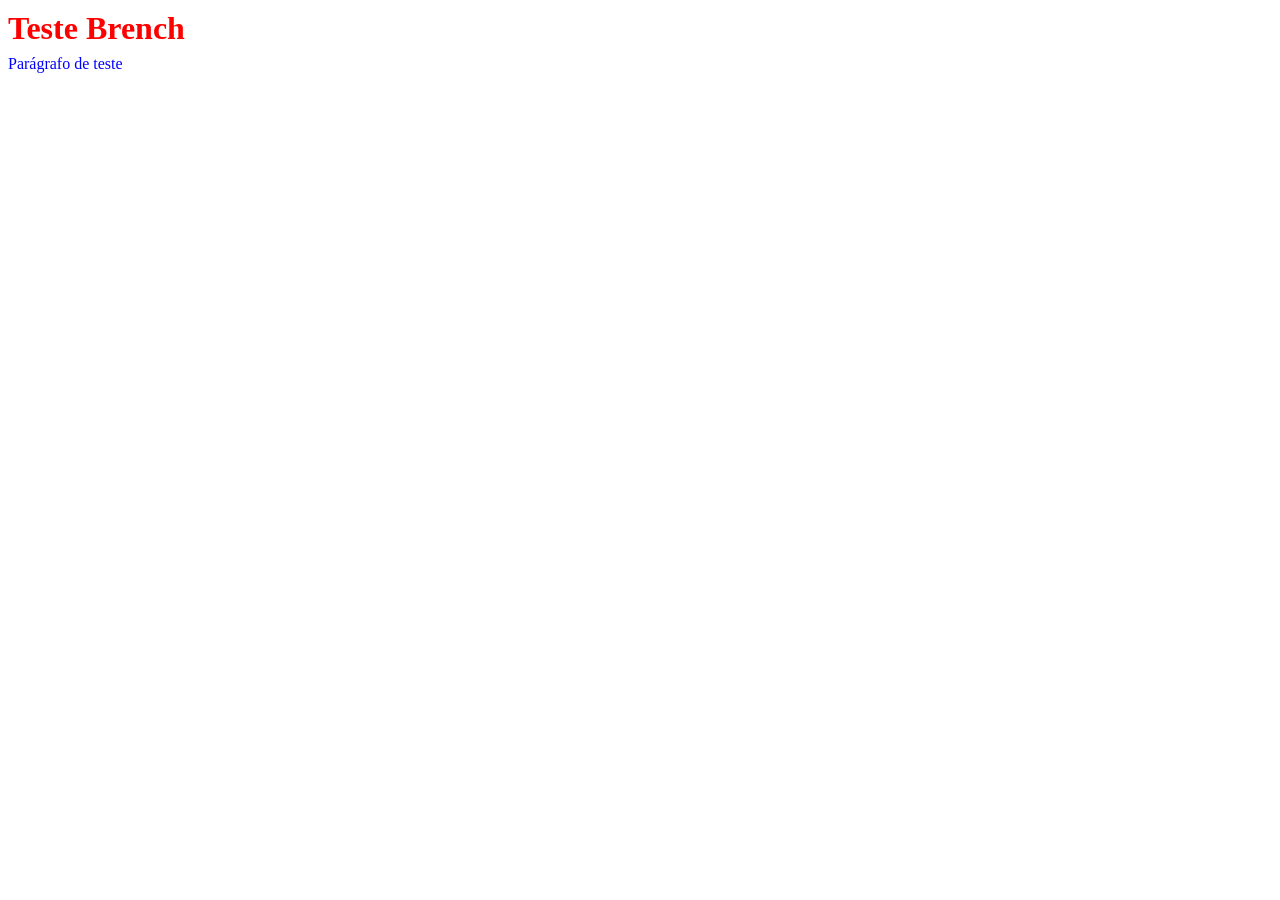
==== index.html @ efdf2f7a "ddd" ====
<!DOCTYPE html>
<html lang="en">
<head>
    <meta charset="UTF-8">
    <meta name="viewport" content="width=device-width, initial-scale=1.0">
    <title>teste brench</title>
    <link rel="stylesheet" href="vs.css">
</head>
<body>
    <h1>Teste Brench</h1>
    <p>Parágrafo de teste</p>

</body>
</html>
---- vs.css ----
h1{
    color: red;
    line-height: 14px;
}
p{
    color: blue;
    line-height: 14px;
}
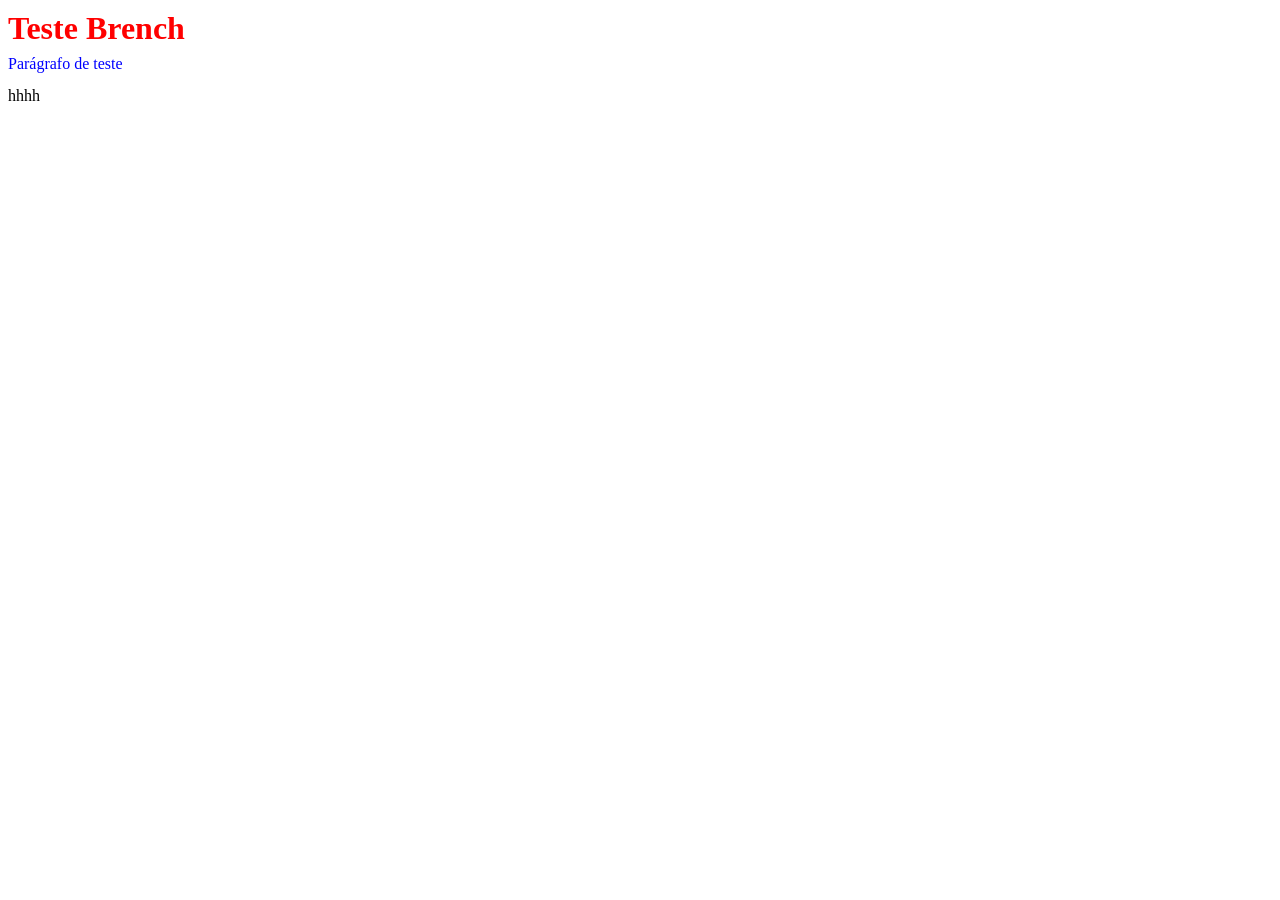
==== commit 3c34a168: "main3" ====
--- a/index.html
+++ b/index.html
@@ -9,6 +9,6 @@
 <body>
     <h1>Teste Brench</h1>
     <p>Parágrafo de teste</p>
-
+hhhh
 </body>
 </html>
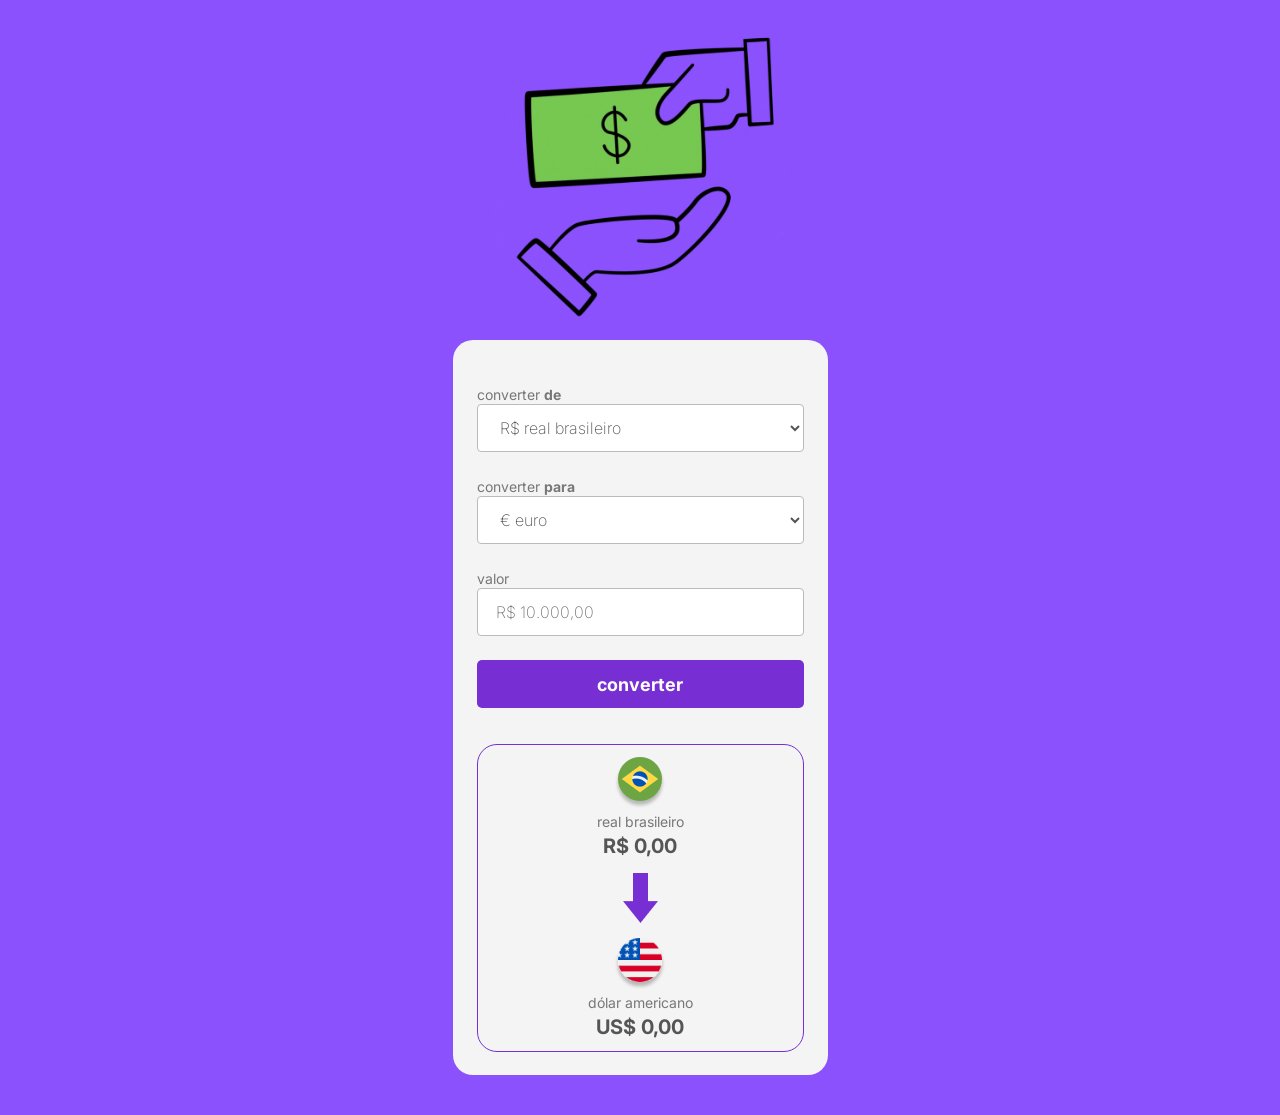
==== commit c1ae01d8: "salvando projeto" ====
--- a/index.html
+++ b/index.html
@@ -1,14 +1,70 @@
 <!DOCTYPE html>
-<html lang="en">
+<html lang="pt-br">
+
 <head>
     <meta charset="UTF-8">
     <meta name="viewport" content="width=device-width, initial-scale=1.0">
-    <title>teste brench</title>
+    <title>conversor de moedas</title>
     <link rel="stylesheet" href="vs.css">
+    <link rel="preconnect" href="https://fonts.googleapis.com">
+    <link rel="preconnect" href="https://fonts.gstatic.com" crossorigin>
+    <link
+        href="https://fonts.googleapis.com/css2?family=Inter:ital,opsz,wght@0,14..32,100..900;1,14..32,100..900&family=Roboto:ital,wght@0,100..900;1,100..900&display=swap"
+        rel="stylesheet">
+    <script src="variaveis.js" defer></script>
 </head>
+
 <body>
-    <h1>Teste Brench</h1>
-    <p>Parágrafo de teste</p>
-hhhh
+    <img class="logo1" src="./assets/logo.gif" alt="logodevclub">
+
+    <main>
+
+        <label>
+            converter <b> de</b>
+
+            <select>
+                <option>R$ real brasileiro</option>
+
+
+
+            </select>
+
+        </label>
+
+        <label>
+            converter <b>para</b>
+
+            <select class="currency-select">
+                <option value="euro">€ euro</option>
+                <option value="dolar">US$ dólar americano</option>
+                <option class="libra-esterlina" value="libra">£ libra esterlina </option>
+                <option value="iene">¥ iene </option>
+
+
+            </select>
+
+        </label>
+
+        <label>valor
+            <input class="input-currency" placeholder="R$ 10.000,00">
+        </label>
+        <button class="convert-button">converter</button>
+        <section>
+            <div class="currency-box">
+                <img src="./assets/real.png" alt="logo-moeda-a-converter">
+                <p class="currency">real brasileiro</p>
+                <p class="currency-value-to-convert">R$ 0,00</p>
+            </div>
+            <img class="arrow" src="./assets/arrow.png" alt="arrow">
+            <div class="currency-box">
+                <img class="currency-img" src="./assets/dolar.png" alt="logo-moeda-convertida">
+                <p class="currency" id="currency-name"> dólar americano</p>
+                <p class="value">US$ 0,00</p>
+            </div>
+
+        </section>
+    </main>
+
 </body>
+
 </html>
--- a/vs.css
+++ b/vs.css
@@ -1,8 +1,107 @@
-h1{
-    color: red;
-    line-height: 14px;
+* {
+    font-family: "Inter", sans-serif;
+    margin: 0;
+    padding: 0;
+    box-sizing: border-box;
+    outline: none;
 }
-p{
-    color: blue;
-    line-height: 14px;
+
+
+body {
+    background-color: #8A51FC;
+}
+
+.logo1 {
+
+    width: 300px;
+    display: block;
+    margin: 20px auto;
+
+
+}
+
+
+main {
+    width: 375px;
+    background: #F4F4F4;
+    border-radius: 20px;
+    margin: 0px auto 40px;
+    padding: 44px 24px 23px;
+}
+
+
+label {
+    color: #777777;
+    font-weight: 400;
+    font-size: 14px;
+}
+
+select,
+input {
+    background: #FFFFFF;
+    border: 1px solid #BBBBBB;
+    border-radius: 4px;
+    height: 48px;
+    width: 100%;
+    margin-bottom: 24px;
+    padding-left: 18px;
+    font-size: 16px;
+    font-weight: 200;
+    color: #555555
+}
+
+button {
+    background: #772FD3;
+    border-radius: 5px;
+    width: 100%;
+    border: none;
+    height: 48px;
+    color: #FFFFFF;
+    cursor: pointer;
+    font-size: 18px;
+    font-weight: 700;
+}
+
+
+button:hover {
+    opacity: 0.8;
+}
+
+button:active {
+    opacity: 0.6;
+}
+
+section {
+    border: 1px solid #772FD3;
+    border-radius: 20px;
+    margin-top: 36px;
+    padding: 12px;
+    display: flex;
+    flex-direction: column;
+    align-items: center;
+}
+
+.arrow {
+
+    margin: 15px 0;
+}
+
+
+.currency-box {
+    display: flex;
+    flex-direction: column;
+    align-items: center;
+    gap: 4px;
+}
+
+
+.currency {
+   color: #777777; 
+   font-size: 14px;
+}
+
+.value,.currency-value-to-convert{
+   color: #555555;
+   font-size: 20px;
+   font-weight: 700;
 }
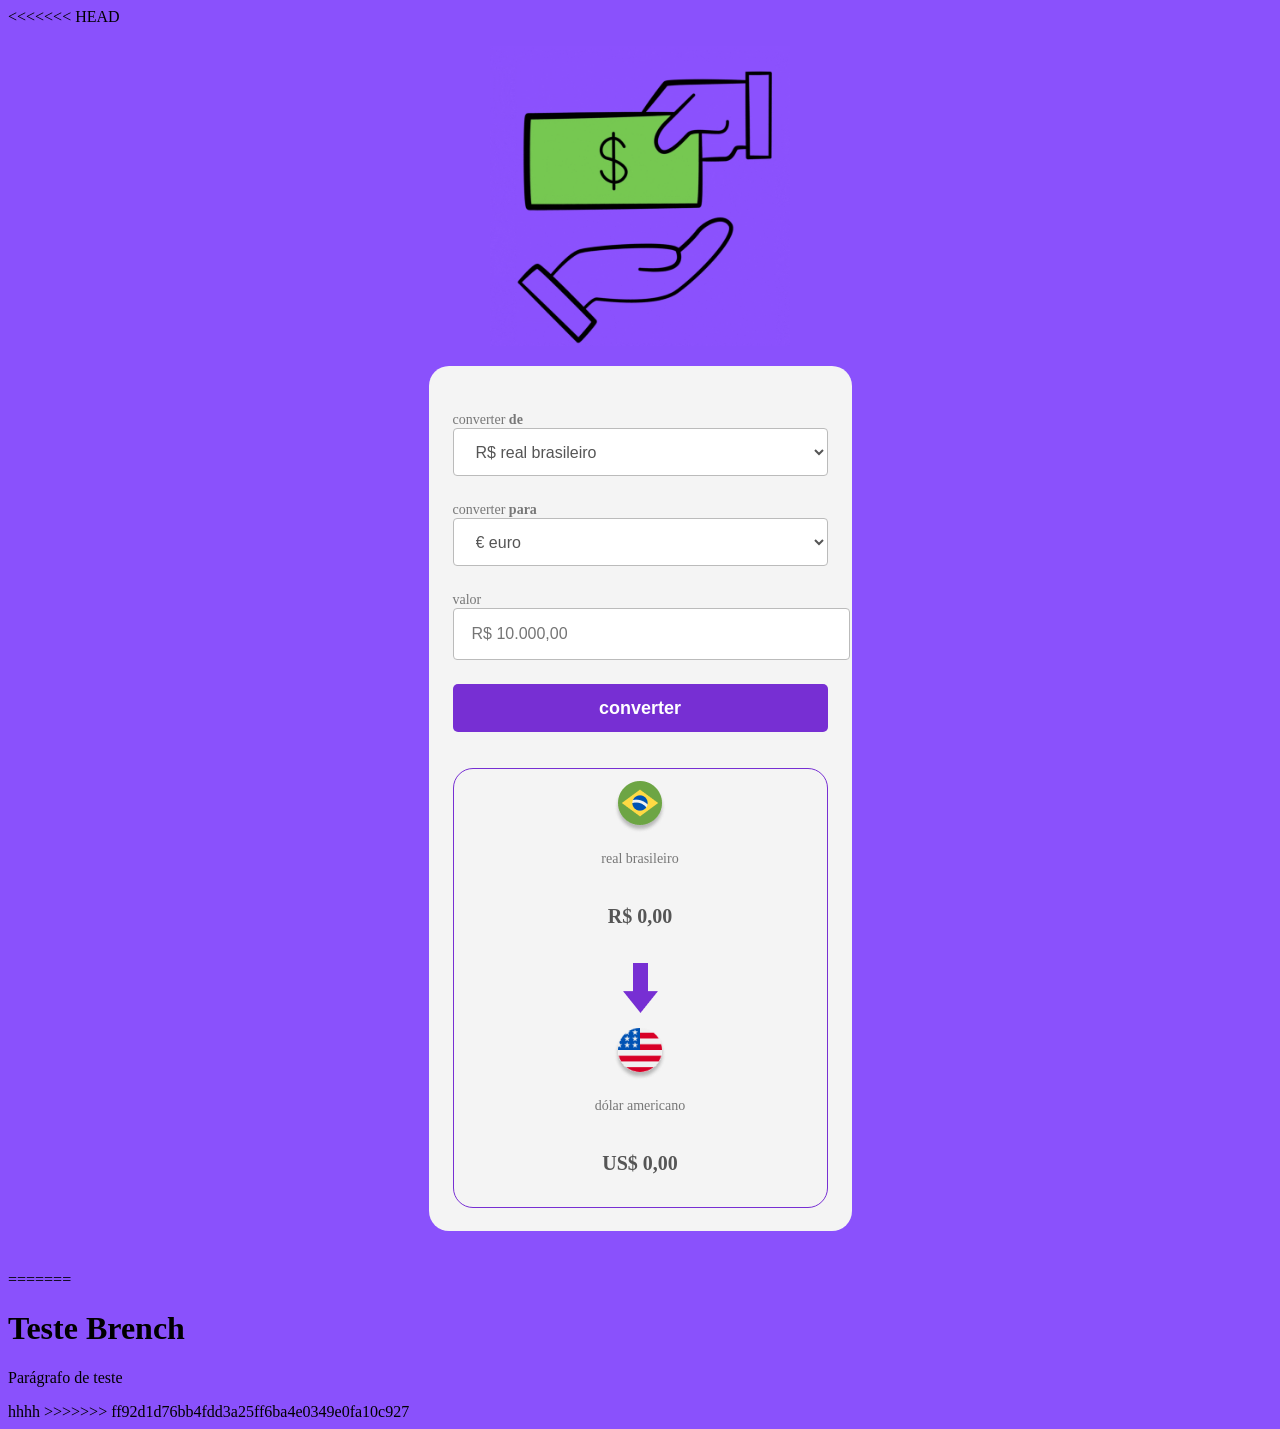
==== commit b18d98f3: "salvando projeto numero 3" ====
--- a/index.html
+++ b/index.html
@@ -1,4 +1,5 @@
 <!DOCTYPE html>
+<<<<<<< HEAD
 <html lang="pt-br">
 
 <head>
@@ -67,4 +68,18 @@
 
 </body>
 
+=======
+<html lang="en">
+<head>
+    <meta charset="UTF-8">
+    <meta name="viewport" content="width=device-width, initial-scale=1.0">
+    <title>teste brench</title>
+    <link rel="stylesheet" href="vs.css">
+</head>
+<body>
+    <h1>Teste Brench</h1>
+    <p>Parágrafo de teste</p>
+hhhh
+</body>
+>>>>>>> ff92d1d76bb4fdd3a25ff6ba4e0349e0fa10c927
 </html>
--- a/vs.css
+++ b/vs.css
@@ -1,3 +1,4 @@
+<<<<<<< HEAD
 * {
     font-family: "Inter", sans-serif;
     margin: 0;
@@ -104,4 +105,13 @@
    color: #555555;
    font-size: 20px;
    font-weight: 700;
+=======
+h1{
+    color: red;
+    line-height: 14px;
+}
+p{
+    color: blue;
+    line-height: 14px;
+>>>>>>> ff92d1d76bb4fdd3a25ff6ba4e0349e0fa10c927
 }
--- a/vs.css
+++ b/vs.css
@@ -1,3 +1,4 @@
+<<<<<<< HEAD
 * {
     font-family: "Inter", sans-serif;
     margin: 0;
@@ -104,4 +105,13 @@
    color: #555555;
    font-size: 20px;
    font-weight: 700;
+=======
+h1{
+    color: red;
+    line-height: 14px;
+}
+p{
+    color: blue;
+    line-height: 14px;
+>>>>>>> ff92d1d76bb4fdd3a25ff6ba4e0349e0fa10c927
 }
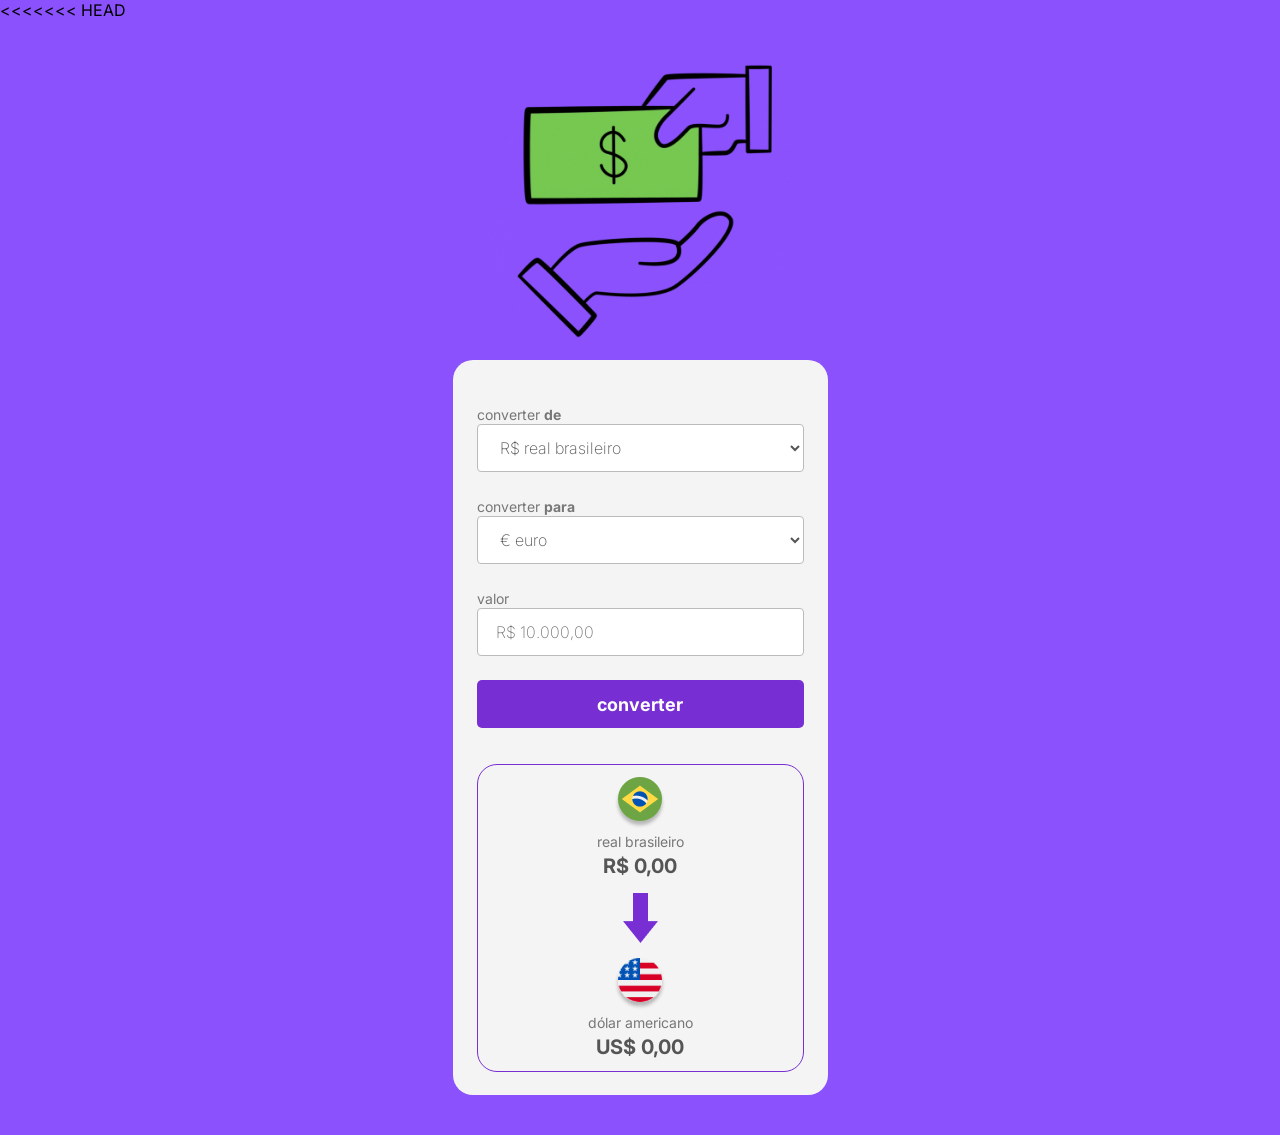
==== commit 67091b37: "primeiro commit" ====
--- a/index.html
+++ b/index.html
@@ -68,18 +68,3 @@
 
 </body>
 
-=======
-<html lang="en">
-<head>
-    <meta charset="UTF-8">
-    <meta name="viewport" content="width=device-width, initial-scale=1.0">
-    <title>teste brench</title>
-    <link rel="stylesheet" href="vs.css">
-</head>
-<body>
-    <h1>Teste Brench</h1>
-    <p>Parágrafo de teste</p>
-hhhh
-</body>
->>>>>>> ff92d1d76bb4fdd3a25ff6ba4e0349e0fa10c927
-</html>
--- a/vs.css
+++ b/vs.css
@@ -1,4 +1,3 @@
-<<<<<<< HEAD
 * {
     font-family: "Inter", sans-serif;
     margin: 0;
@@ -105,13 +104,4 @@
    color: #555555;
    font-size: 20px;
    font-weight: 700;
-=======
-h1{
-    color: red;
-    line-height: 14px;
-}
-p{
-    color: blue;
-    line-height: 14px;
->>>>>>> ff92d1d76bb4fdd3a25ff6ba4e0349e0fa10c927
 }
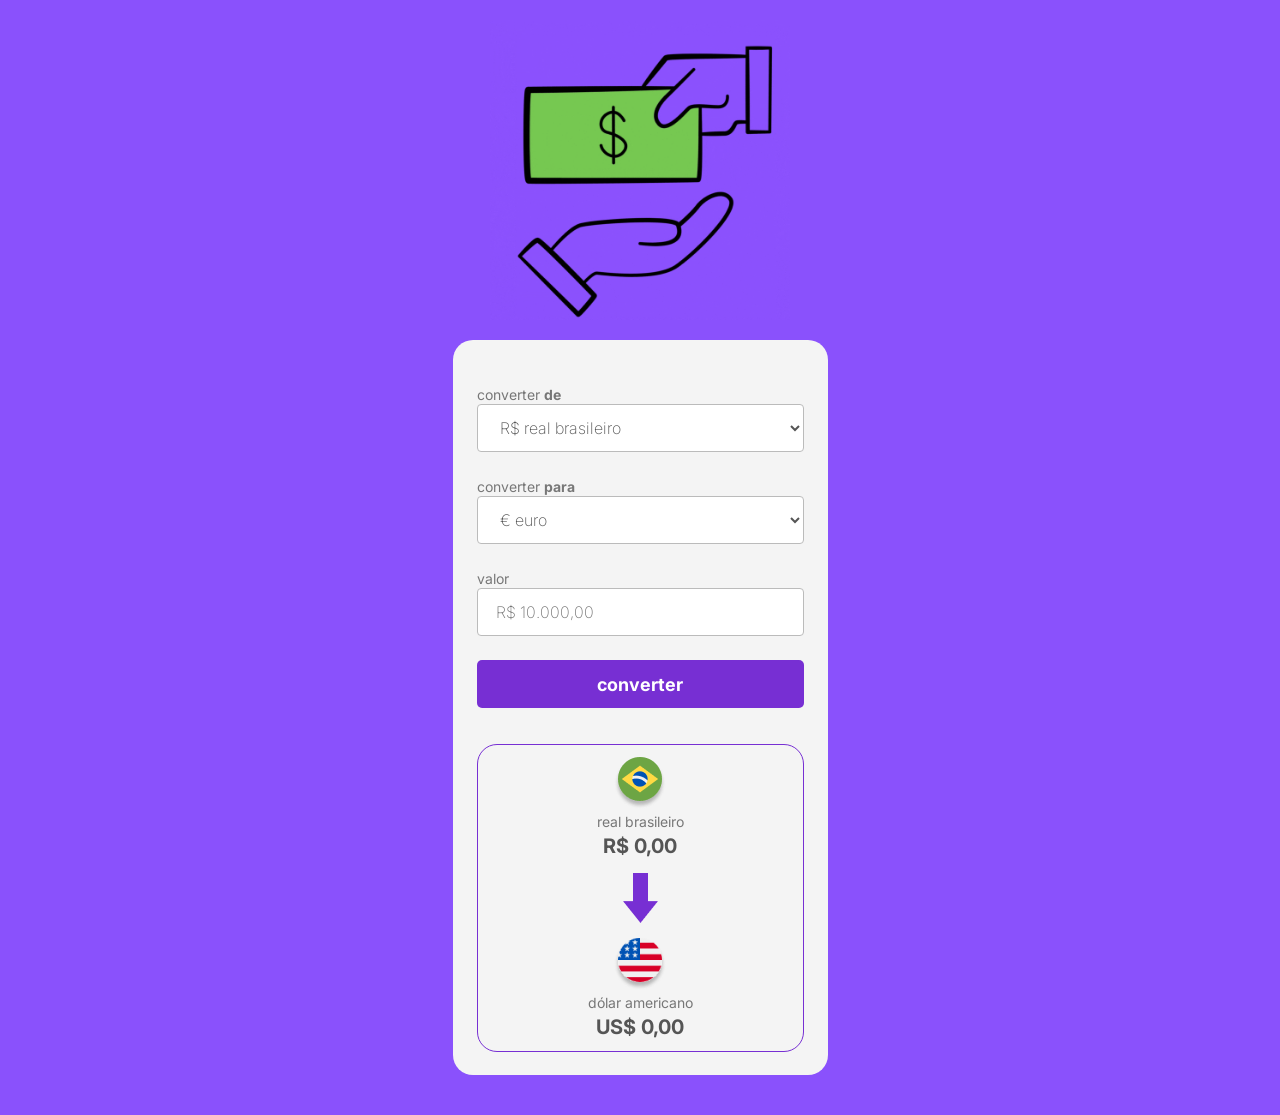
==== commit fa8af314: "corrige conflito de merge e nome do arquivo js" ====
--- a/index.html
+++ b/index.html
@@ -1,5 +1,4 @@
 <!DOCTYPE html>
-<<<<<<< HEAD
 <html lang="pt-br">
 
 <head>
@@ -12,7 +11,7 @@
     <link
         href="https://fonts.googleapis.com/css2?family=Inter:ital,opsz,wght@0,14..32,100..900;1,14..32,100..900&family=Roboto:ital,wght@0,100..900;1,100..900&display=swap"
         rel="stylesheet">
-    <script src="variaveis.js" defer></script>
+     <script src="variáveis.js" defer></script>
 </head>
 
 <body>
@@ -67,4 +66,4 @@
     </main>
 
 </body>
-
+</html>
